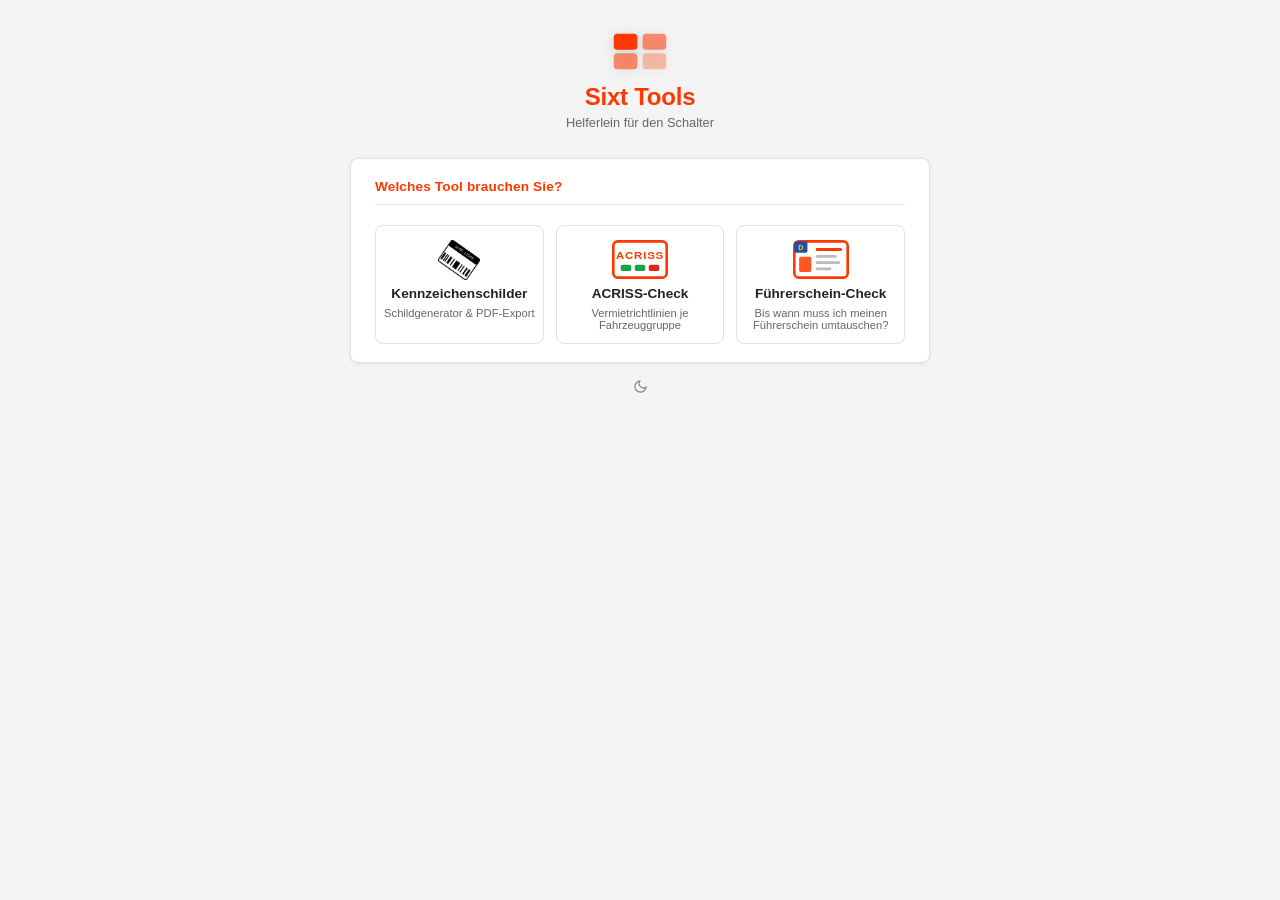
==== index.html @ 25cdfbfd "feat: Startseite mit Kacheln für die drei Sixt-Apps Statische Seite (Variante A aus der Testseite) m" ====
<!DOCTYPE html>
<html lang="de">

<head>
  <meta charset="UTF-8">
  <meta name="viewport" content="width=device-width, initial-scale=1.0">
  <meta name="description" content="Startseite für Kennzeichenschilder, ACRISS-Check und Führerschein-Check.">
  <link rel="icon" type="image/svg+xml" href="./favicon.svg">
  <link rel="manifest" href="./site.webmanifest">
  <meta name="theme-color" content="#f4f4f4">
  <title>Sixt Tools</title>
  <link rel="stylesheet" href="./style.css">
  <!-- Theme vor dem ersten Rendern setzen, sonst blitzt der Hellmodus auf -->
  <script>
    document.documentElement.setAttribute('data-theme', localStorage.getItem('theme')
      || (matchMedia('(prefers-color-scheme: dark)').matches ? 'dark' : 'light'));
  </script>
  <script src="./theme.js" defer></script>
</head>

<body>
  <div class="page-wrapper">
    <div class="app-container">
      <div class="header">
        <img src="./favicon.svg" alt="Logo" class="logo">
        <h1 class="title">Sixt Tools</h1>
        <p class="subtitle">Helferlein für den Schalter</p>
      </div>

      <div class="form-card">
        <p class="form-instruction">Welches Tool brauchen Sie?</p>
        <hr class="divider">
        <div class="tiles">
          <a class="tile" href="./kennzeichenschilder/">
            <img class="tile-logo" src="./assets/kennzeichen.webp" alt="">
            <span class="tile-title">Kennzeichenschilder</span>
            <span class="tile-hint">Schildgenerator &amp; PDF-Export</span>
          </a>
          <a class="tile" href="./acriss-check/">
            <img class="tile-logo" src="./assets/acriss.svg" alt="">
            <span class="tile-title">ACRISS-Check</span>
            <span class="tile-hint">Vermietrichtlinien je Fahrzeuggruppe</span>
          </a>
          <a class="tile" href="./fuehrerschein-check/">
            <img class="tile-logo" src="./assets/fuehrerschein.svg" alt="">
            <span class="tile-title">Führerschein-Check</span>
            <span class="tile-hint">Bis wann muss ich meinen Führerschein umtauschen?</span>
          </a>
        </div>
      </div>

      <footer class="footer">
        <button class="theme-toggle" type="button" title="Hell-/Dunkelmodus umschalten">
          <span class="theme-icon" aria-hidden="true">
            <svg class="icon-sun" xmlns="http://www.w3.org/2000/svg" width="15" height="15" viewBox="0 0 24 24" fill="none" stroke="currentColor" stroke-width="2" stroke-linecap="round" stroke-linejoin="round">
              <circle cx="12" cy="12" r="5"/>
              <line x1="12" y1="1" x2="12" y2="3"/><line x1="12" y1="21" x2="12" y2="23"/>
              <line x1="4.22" y1="4.22" x2="5.64" y2="5.64"/><line x1="18.36" y1="18.36" x2="19.78" y2="19.78"/>
              <line x1="1" y1="12" x2="3" y2="12"/><line x1="21" y1="12" x2="23" y2="12"/>
              <line x1="4.22" y1="19.78" x2="5.64" y2="18.36"/><line x1="18.36" y1="5.64" x2="19.78" y2="4.22"/>
            </svg>
            <svg class="icon-moon" xmlns="http://www.w3.org/2000/svg" width="15" height="15" viewBox="0 0 24 24" fill="none" stroke="currentColor" stroke-width="2" stroke-linecap="round" stroke-linejoin="round">
              <path d="M21 12.79A9 9 0 1 1 11.21 3 7 7 0 0 0 21 12.79z"/>
            </svg>
          </span>
        </button>
      </footer>
    </div>
  </div>
</body>

</html>
---- style.css ----
/* Optik wie kennzeichenschilder-app, acriss-check und fuehrerschein-check */

/* ── CSS-Variablen ── */
:root {
  --accent: #ff3800;
  --bg-page: #f4f4f4;
  --card-bg: #ffffff;
  --text-color: #222;
  --label-color: #666;
  --border-color: #e0e0e0;
  --footer-color: #888;
}

[data-theme="dark"] {
  --bg-page: #1a1a1a;
  --card-bg: #2a2a2a;
  --text-color: #e8e8e8;
  --label-color: #999;
  --border-color: #3a3a3a;
  --footer-color: #666;
}

*, *::before, *::after {
  box-sizing: border-box;
}

html, body {
  margin: 0;
  padding: 0;
  background: var(--bg-page);
  color: var(--text-color);
  font-family: -apple-system, BlinkMacSystemFont, 'Segoe UI', Roboto, sans-serif;
  font-size: 16px;
  min-height: 100vh;
}

button {
  font-family: inherit;
}

/* ── Theme-Wechsel ── */
@property --vt-r {
  syntax: '<length>';
  inherits: false;
  initial-value: 0px;
}

::view-transition-old(root),
::view-transition-new(root) {
  animation: none;
  mix-blend-mode: normal;
}

::view-transition-old(root) {
  z-index: 1;
}

::view-transition-new(root) {
  z-index: 2;
  /* weiche Kante: Maske mit 160px Verlauf statt hartem clip-path */
  mask-image: radial-gradient(circle at var(--vt-x, 50%) var(--vt-y, 50%), #000 calc(var(--vt-r) - 160px), transparent var(--vt-r));
}

/* Fallback ohne View Transitions */
.theme-fade,
.theme-fade *,
.theme-fade *::before,
.theme-fade *::after {
  transition: background-color 0.2s ease, color 0.2s ease, border-color 0.2s ease, fill 0.2s ease !important;
}

/* ── Layout ── */
.page-wrapper {
  min-height: 100vh;
  display: flex;
  justify-content: center;
  padding: 32px 16px 24px;
}

.app-container {
  width: 100%;
  max-width: 580px;
}

/* ── Header ── */
.header {
  display: flex;
  flex-direction: column;
  align-items: center;
  margin-bottom: 28px;
  text-align: center;
}

.logo {
  width: 56px;
  height: auto;
  aspect-ratio: 64 / 44;
  margin-bottom: 12px;
  filter: drop-shadow(0 2px 6px rgba(0, 0, 0, 0.15));
}

.title {
  font-size: 1.5rem;
  font-weight: 700;
  color: var(--accent);
  margin: 0 0 4px 0;
  letter-spacing: -0.01em;
}

.subtitle {
  font-size: 0.8rem;
  color: var(--label-color);
  margin: 0;
}

/* ── Karte ── */
.form-card {
  background: var(--card-bg);
  border-radius: 8px;
  padding: 20px 24px 18px;
  margin-bottom: 16px;
  box-shadow: 0 1px 4px rgba(0, 0, 0, 0.08);
  border: 1px solid var(--border-color);
}

.form-instruction {
  color: var(--accent);
  font-size: 0.85rem;
  font-weight: 600;
  letter-spacing: 0.01em;
  margin: 0 0 10px;
}

.divider {
  border: none;
  border-top: 1px solid var(--border-color);
  margin: 0 0 20px 0;
}

/* ── Kacheln wie ArtAuswahl im Führerschein-Check ── */
.tiles {
  display: grid;
  grid-template-columns: repeat(3, minmax(0, 1fr));
  gap: 12px;
}

@media (max-width: 480px) {
  .tiles {
    grid-template-columns: 1fr;
  }
}

.tile {
  display: flex;
  flex-direction: column;
  align-items: center;
  gap: 6px;
  padding: 14px 8px 12px;
  border: 1px solid var(--border-color);
  border-radius: 8px;
  color: var(--text-color);
  text-decoration: none;
  transition: border-color 0.15s, transform 0.15s, box-shadow 0.15s;
}

.tile:hover,
.tile:focus-visible {
  border-color: var(--accent);
  box-shadow: 0 2px 8px rgba(0, 0, 0, 0.08);
  transform: translateY(-1px);
  outline: none;
}

.tile-logo {
  width: 56px;
  height: 40px;
  object-fit: contain;
}

.tile-title {
  font-size: 0.85rem;
  font-weight: 600;
  text-align: center;
}

.tile-hint {
  font-size: 0.7rem;
  color: var(--label-color);
  text-align: center;
}

/* ── Footer ── */
.footer {
  margin-top: 16px;
  display: flex;
  flex-direction: column;
  align-items: center;
  gap: 6px;
  font-size: 0.65rem;
  color: var(--footer-color);
}

.theme-toggle {
  background: none;
  border: none;
  display: inline-flex;
  align-items: center;
  justify-content: center;
  cursor: pointer;
  color: var(--footer-color);
  padding: 0;
}

.theme-toggle:hover {
  color: var(--accent);
}

.theme-icon {
  position: relative;
  display: inline-block;
  width: 15px;
  height: 15px;
}

.theme-icon svg {
  position: absolute;
  inset: 0;
  transition: transform 0.3s ease-out, opacity 0.2s ease;
}

.icon-sun {
  opacity: 0;
  transform: rotate(-45deg) scale(0.7);
}

.icon-moon {
  opacity: 1;
  transform: rotate(0) scale(1);
}

[data-theme="dark"] .icon-sun {
  opacity: 1;
  transform: rotate(0) scale(1);
}

[data-theme="dark"] .icon-moon {
  opacity: 0;
  transform: rotate(45deg) scale(0.7);
}

@media (prefers-reduced-motion: reduce) {
  .theme-icon svg {
    transition: none;
  }
}
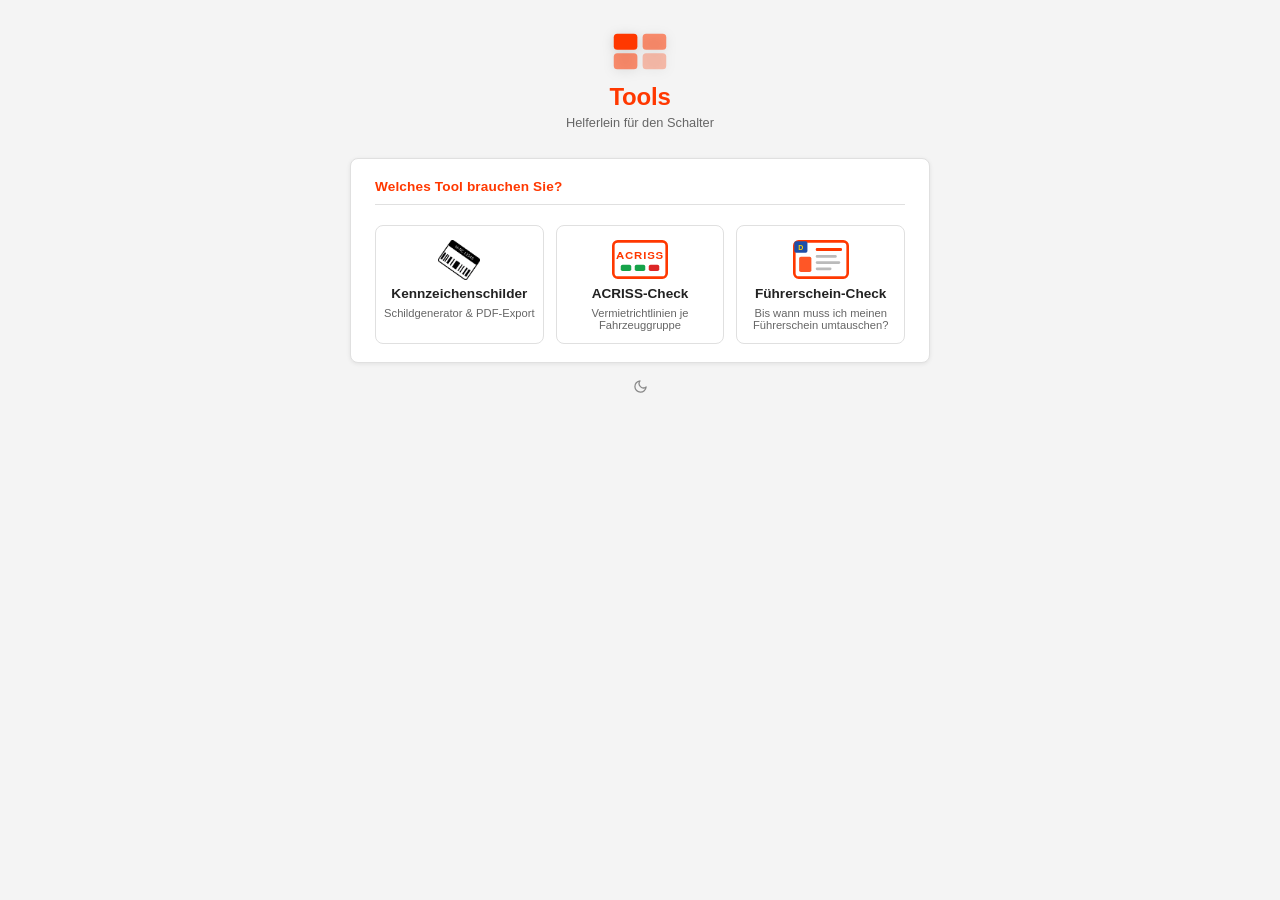
==== commit 60e0449c: "style: „Sixt“ aus Titel und Manifest entfernt Co-Authored-By: Claude Opus 5.5 <noreply@anthropic.com" ====
--- a/index.html
+++ b/index.html
@@ -8,7 +8,7 @@
   <link rel="icon" type="image/svg+xml" href="./favicon.svg">
   <link rel="manifest" href="./site.webmanifest">
   <meta name="theme-color" content="#f4f4f4">
-  <title>Sixt Tools</title>
+  <title>Tools</title>
   <link rel="stylesheet" href="./style.css">
   <!-- Theme vor dem ersten Rendern setzen, sonst blitzt der Hellmodus auf -->
   <script>
@@ -23,7 +23,7 @@
     <div class="app-container">
       <div class="header">
         <img src="./favicon.svg" alt="Logo" class="logo">
-        <h1 class="title">Sixt Tools</h1>
+        <h1 class="title">Tools</h1>
         <p class="subtitle">Helferlein für den Schalter</p>
       </div>
 
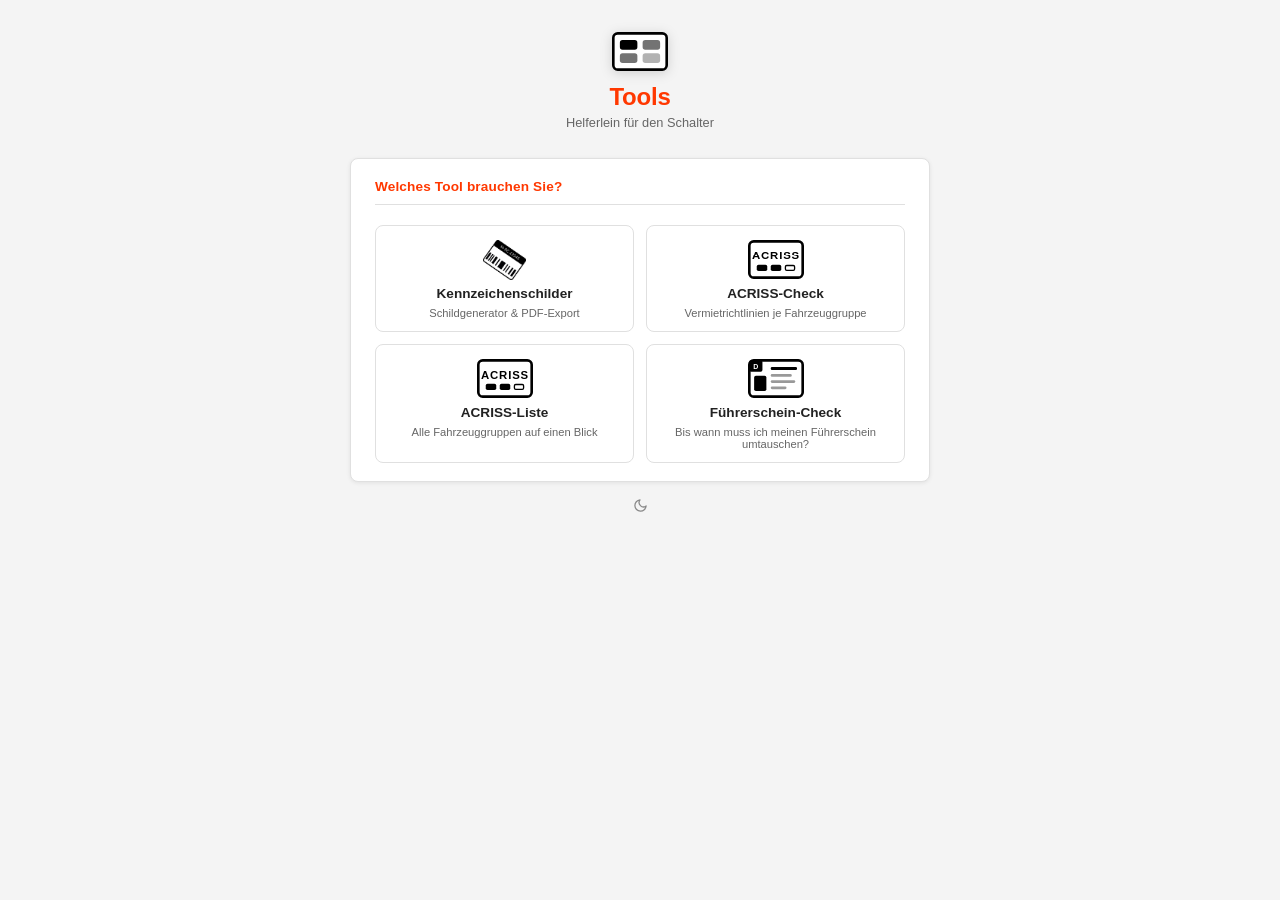
==== commit 8b0ecfec: "feat(startseite): Kachel für ACRISS-Liste Vierte Kachel neben ACRISS-Check, Raster von 3 auf 2 Spalt" ====
--- a/index.html
+++ b/index.html
@@ -41,6 +41,11 @@
             <span class="tile-title">ACRISS-Check</span>
             <span class="tile-hint">Vermietrichtlinien je Fahrzeuggruppe</span>
           </a>
+          <a class="tile" href="./acriss-liste/">
+            <img class="tile-logo" src="./assets/acriss.svg" alt="">
+            <span class="tile-title">ACRISS-Liste</span>
+            <span class="tile-hint">Alle Fahrzeuggruppen auf einen Blick</span>
+          </a>
           <a class="tile" href="./fuehrerschein-check/">
             <img class="tile-logo" src="./assets/fuehrerschein.svg" alt="">
             <span class="tile-title">Führerschein-Check</span>
--- a/style.css
+++ b/style.css
@@ -140,7 +140,7 @@
 /* ── Kacheln wie ArtAuswahl im Führerschein-Check ── */
 .tiles {
   display: grid;
-  grid-template-columns: repeat(3, minmax(0, 1fr));
+  grid-template-columns: repeat(2, minmax(0, 1fr));
   gap: 12px;
 }
 
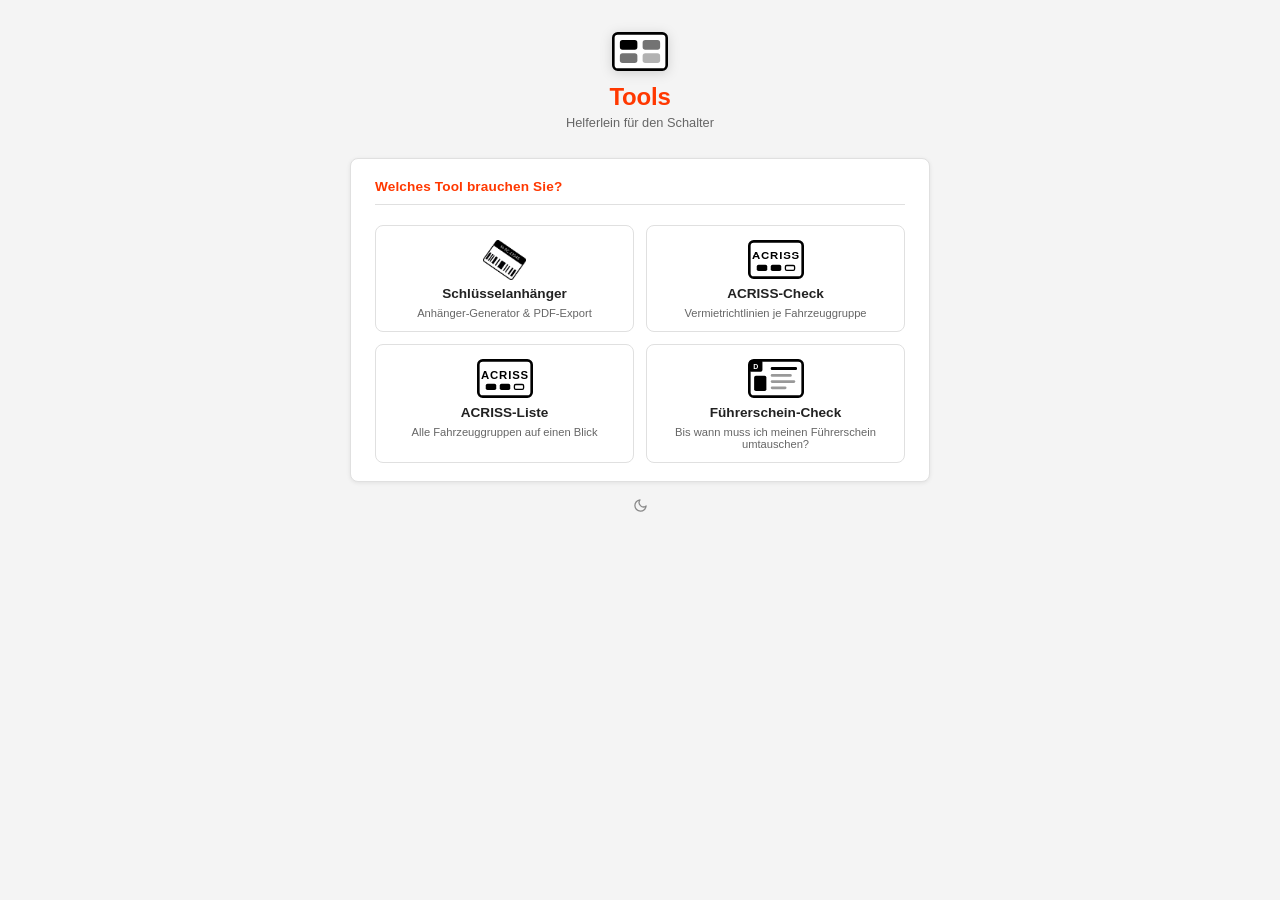
==== commit c05ef633: "feat(apps): Kennzeichenschilder in Schlüsselanhänger umbenannt, Weiterleitung für alte URL Kachel, L" ====
--- a/index.html
+++ b/index.html
@@ -4,7 +4,7 @@
 <head>
   <meta charset="UTF-8">
   <meta name="viewport" content="width=device-width, initial-scale=1.0">
-  <meta name="description" content="Startseite für Kennzeichenschilder, ACRISS-Check und Führerschein-Check.">
+  <meta name="description" content="Startseite für Schlüsselanhänger, ACRISS-Check, ACRISS-Liste und Führerschein-Check.">
   <link rel="icon" type="image/svg+xml" href="./favicon.svg">
   <link rel="manifest" href="./site.webmanifest">
   <meta name="theme-color" content="#f4f4f4">
@@ -31,10 +31,10 @@
         <p class="form-instruction">Welches Tool brauchen Sie?</p>
         <hr class="divider">
         <div class="tiles">
-          <a class="tile" href="./kennzeichenschilder/">
-            <img class="tile-logo" src="./assets/kennzeichen.webp" alt="">
-            <span class="tile-title">Kennzeichenschilder</span>
-            <span class="tile-hint">Schildgenerator &amp; PDF-Export</span>
+          <a class="tile" href="./schluesselanhaenger/">
+            <img class="tile-logo" src="./assets/schluesselanhaenger.webp" alt="">
+            <span class="tile-title">Schlüsselanhänger</span>
+            <span class="tile-hint">Anhänger-Generator &amp; PDF-Export</span>
           </a>
           <a class="tile" href="./acriss-check/">
             <img class="tile-logo" src="./assets/acriss.svg" alt="">
--- a/style.css
+++ b/style.css
@@ -1,4 +1,4 @@
-/* Optik wie kennzeichenschilder-app, acriss-check und fuehrerschein-check */
+/* Optik wie schluesselanhaenger-app, acriss-check und fuehrerschein-check */
 
 /* ── CSS-Variablen ── */
 :root {
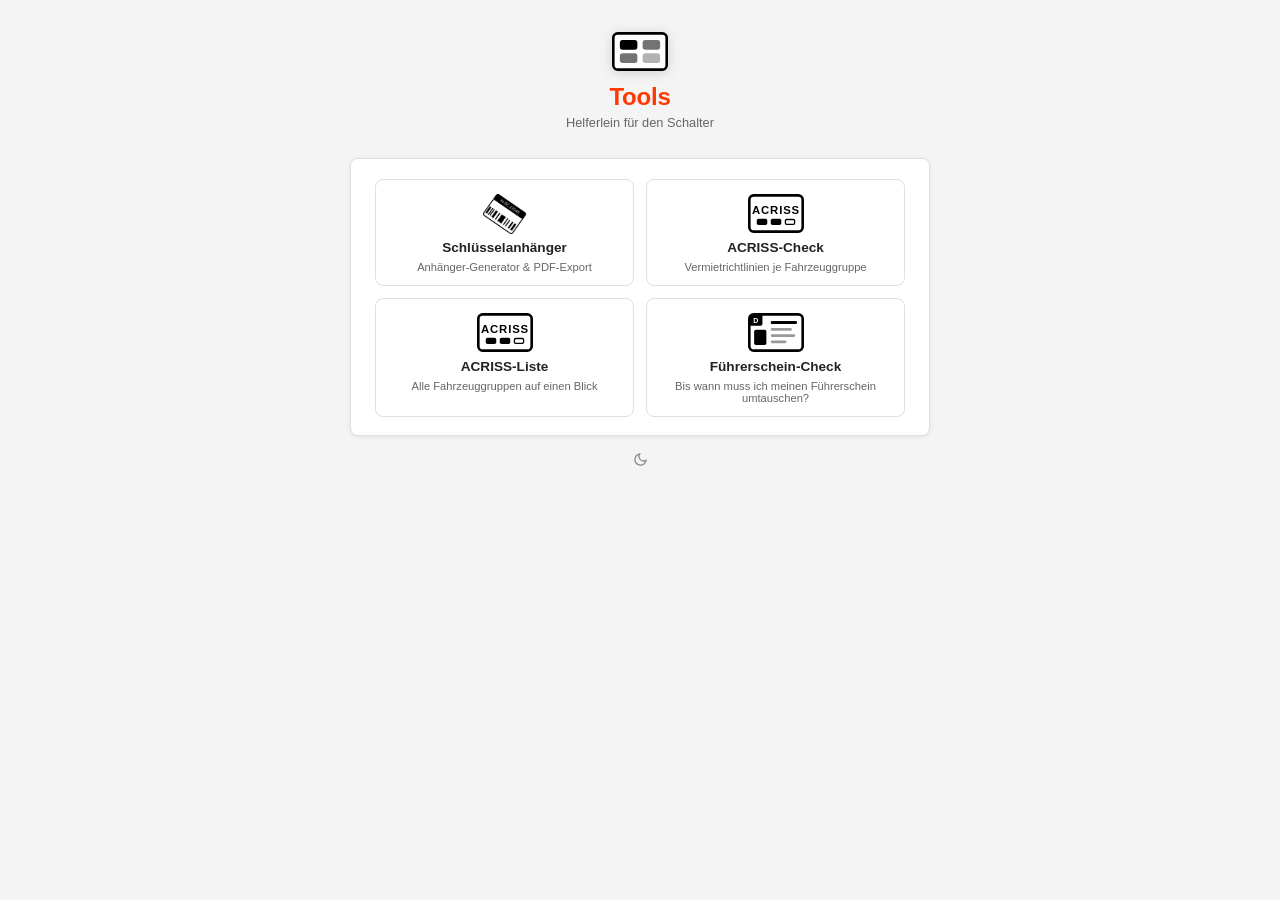
==== commit 4e492e42: "style(startseite): Überschrift „Welches Tool brauchen Sie?“ entfernt Co-Authored-By: Claude Opus 5.5" ====
--- a/index.html
+++ b/index.html
@@ -28,8 +28,6 @@
       </div>
 
       <div class="form-card">
-        <p class="form-instruction">Welches Tool brauchen Sie?</p>
-        <hr class="divider">
         <div class="tiles">
           <a class="tile" href="./schluesselanhaenger/">
             <img class="tile-logo" src="./assets/schluesselanhaenger.webp" alt="">
--- a/style.css
+++ b/style.css
@@ -1,4 +1,4 @@
-/* Optik wie schluesselanhaenger-app, acriss-check und fuehrerschein-check */
+/* Optik wie schluesselanhaenger, acriss-check und fuehrerschein-check */
 
 /* ── CSS-Variablen ── */
 :root {
